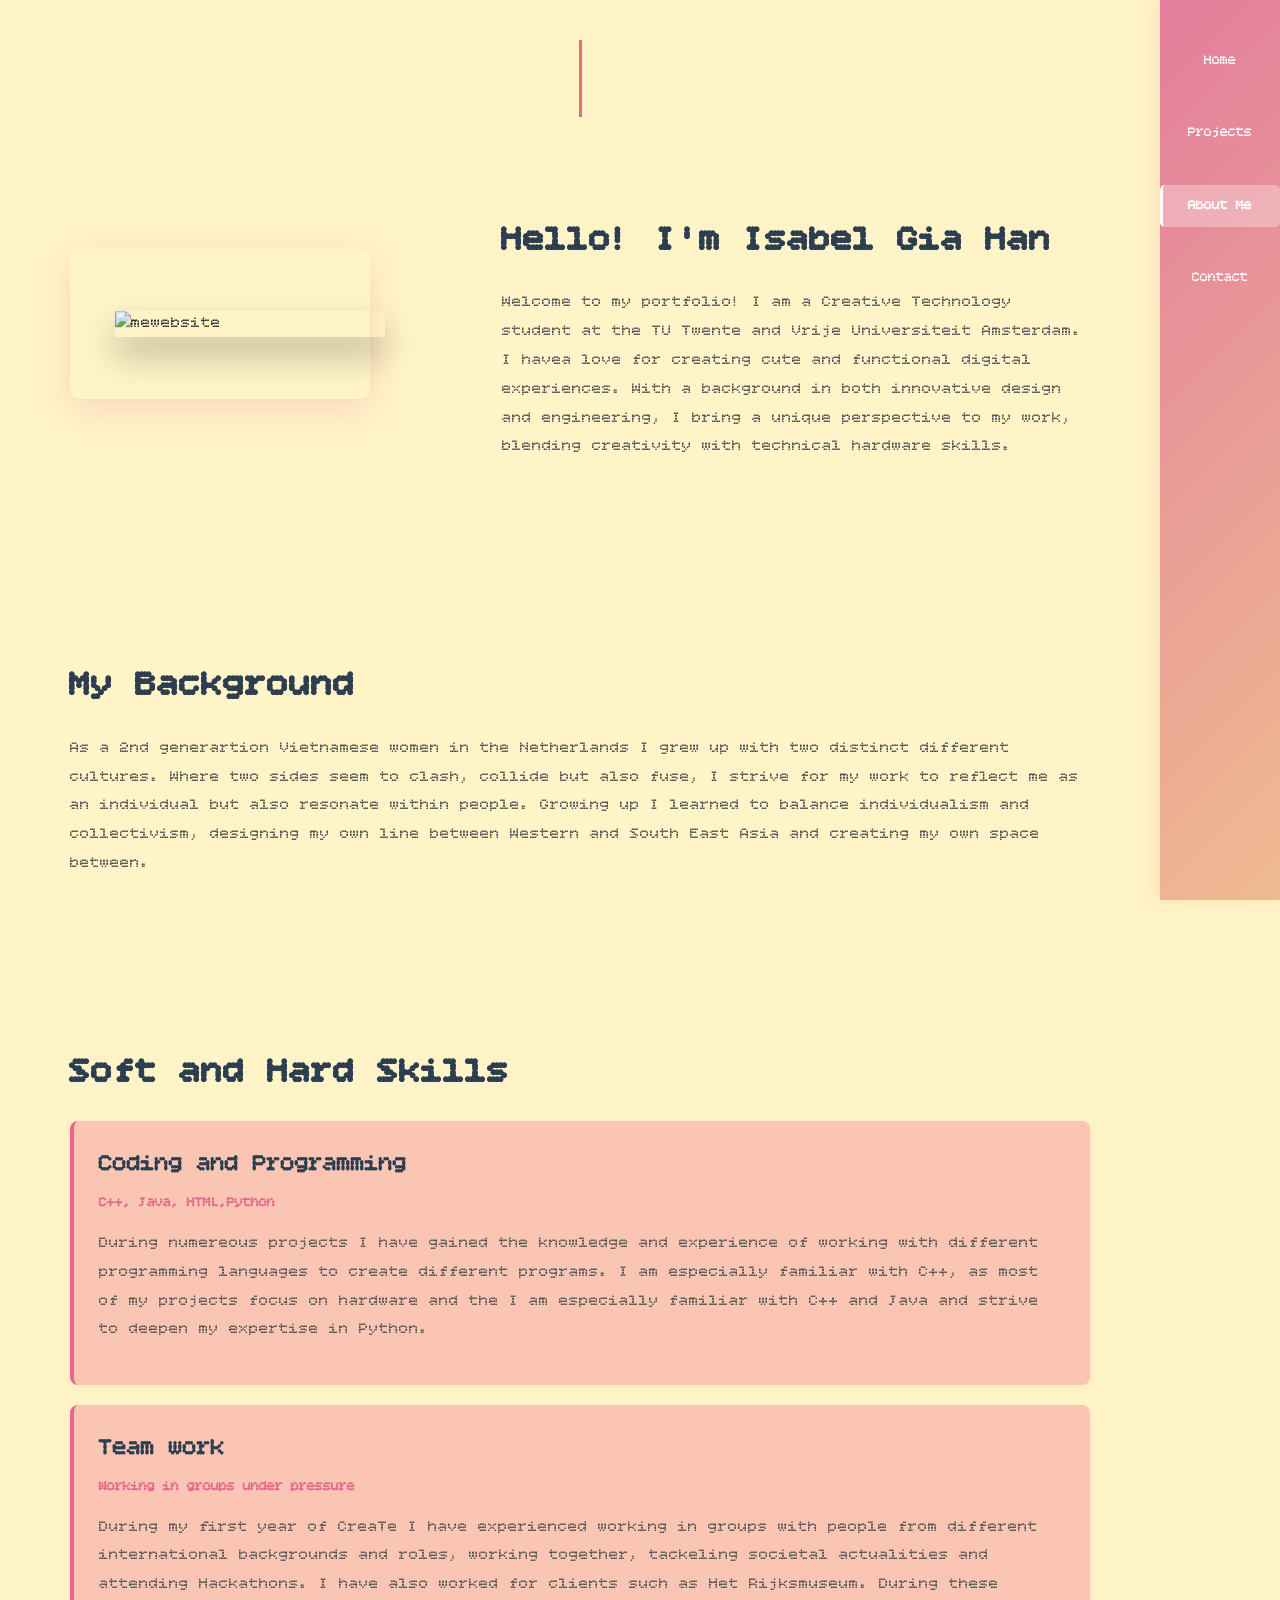
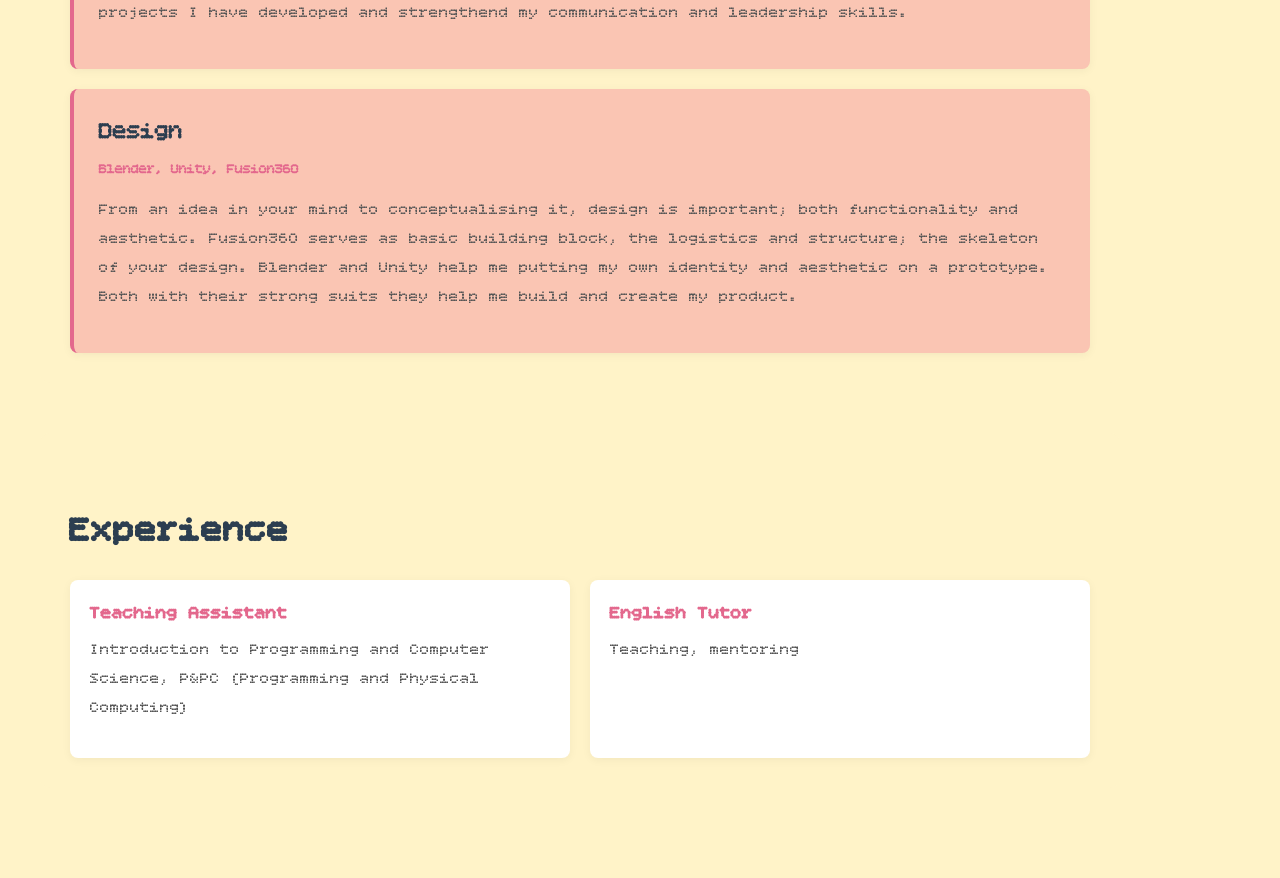
==== about.html @ a1f8d1f5 "Add files via upload" ====
<!DOCTYPE html>
<html lang="en">
<head>
    <meta charset="UTF-8">
    <meta name="viewport" content="width=device-width, initial-scale=1.0">
    <link rel="preconnect" href="https://fonts.googleapis.com">
    <link rel="preconnect" href="https://fonts.gstatic.com" crossorigin>
    <link href="https://fonts.googleapis.com/css2?family=Bitcount+Grid+Single:wght@100..900&display=swap" rel="stylesheet">
    <link rel="stylesheet" href="style.css">
    <title>About Me - Isabel Gia Han</title>
</head>
<body>
    <!-- Right Navigation Bar -->
    <nav class="nav-bar">
        <ul class="nav-list">
            <li><a href="index.html" class="nav-link">Home</a></li>
            <li><a href="projects.html" class="nav-link">Projects</a></li>
            <li><a href="about.html" class="nav-link active">About Me</a></li>
            <li><a href="contact.html" class="nav-link">Contact</a></li>
        </ul>
    </nav>

    <!-- Main Content -->
    <main class="container">
        <h1 class="typed-heading">What About Me?</h1>

        <!-- Profile Section -->
        <section class="about-section">
            <div class="about-grid">
                <div class="photo-overlay-container">
                    <video src="images/flowervideo2.mp4" type="video/mp4" autoplay loop muted playsinline class="profile-photo base-video"></video>
                    <img src="images/mewebsite.jpg" alt="mewebsite" class="overlay-photo">
                </div>
                <div class="about-text">
                    <h2>Hello! I'm Isabel Gia Han</h2>
                    <p>
                        Welcome to my portfolio! I am a Creative Technology student at the TU Twente and Vrije Universiteit Amsterdam. I havea love for creating 
                        cute and functional digital experiences. With a background in both innovative design and engineering, I bring a unique perspective to my work, blending creativity with technical hardware skills.
                    </p>
                    </p>
                </div>
            </div>
        </section>

        <!-- Background Section -->
        <section class="about-section">
            <h2>My Background</h2>
            <p>
                As a 2nd generartion Vietnamese women in the Netherlands I grew up with two distinct different cultures.
                Where two sides seem to clash, collide but also fuse, I strive for my work to reflect me as an individual but also resonate within people.
                Growing up I learned to balance individualism and collectivism, designing my own line between Western and South East Asia and creating my own space between. 

            </p>
        </section>

        <!-- Soft and hard skills -->
        <section class="about-section">
            <h2>Soft and Hard Skills</h2>
            <div class="experience-list">
                <div class="experience-item">
                    <h3>Coding and Programming</h3>
                    <p class="company">C++, Java, HTML,Python</p>
                    <p>During numereous projects I have gained the knowledge and experience of working with different programming languages to create different programs.
                       I am especially familiar with C++, as most of my projects focus on hardware and the
                       I am especially familiar with C++ and Java and strive to deepen my expertise in Python.
                    </p>
                </div>
                <div class="experience-item">
                    <h3>Team work</h3>
                    <p class="company">Working in groups under pressure </p>
                    <p>During my first year of CreaTe I have experienced working in groups with people from different international backgrounds and roles, working together, tackeling societal actualities and attending Hackathons.
                       I have also worked for clients such as Het Rijksmuseum. During these projects I have developed and strengthend my communication and leadership skills. 
                    </p>
                </div>
                <div class="experience-item">
                    <h3>Design </h3>
                    <p class="company">Blender, Unity, Fusion360</p>
                    <p>From an idea in your mind to conceptualising it, design is important; both functionality and aesthetic. 
                       Fusion360 serves as basic building block, the logistics and structure; the skeleton of your design. Blender and Unity help me putting my own identity and aesthetic on a prototype.
                       Both with their strong suits they help me build and create my product.    
                    </p>
                </div>
            </div>
        </section>

        <!-- Experience -->
        <section class="about-section">
            <h2>Experience</h2>
            <div class="skills-list">
                    <div class="skill-item">
                    <h4>Teaching Assistant</h4>
                    <p>Introduction to Programming and Computer Science, P&amp;PC (Programming and Physical Computing)</p>
                </div>
                <div class="skill-item">
                    <h4>English Tutor</h4>
                    <p>Teaching, mentoring</p>
                </div>

            </div>
        </section>

    <script src="script.js"></script>
</body>
</html>
---- style.css ----
* {
    margin: 0;
    padding: 0;
    box-sizing: border-box;
}

body {
    font-family: "Bitcount Grid Single", system-ui;
    background-color: #fff3c8; 
    color: #333;
    line-height: 1.6;
    cursor: url('images/cursor.png') 16 16, auto;
}

.bitcount-grid-single {
    font-family: "Bitcount Grid Single", system-ui;
    font-optical-sizing: auto;
    font-weight: 400;
    font-style: normal;
    font-variation-settings:
        "slnt" 0,
        "CRSV" 0.5,
        "ELSH" 0,
        "ELXP" 0;
}

p,
label,
.intro-text,
.project-description,
.project-date,
.tag,
.form-note,
.nav-link,
.social-link,
.project-link,
.cta-button,
.submit-button,
.form-group input,
.form-group textarea {
    font-family: "Bitcount Grid Single", system-ui;
}

/* Navigation Bar - Right Side */
.nav-bar {
    position: fixed;
    right: 0;
    top: 0;
    height: 100vh;
    width: 120px;
    background: linear-gradient(135deg, hwb(342 49% 11%) 0%, #efbb91 100%);
    padding-top: 40px;
    box-shadow: -4px 0 15px rgba(210, 54, 54, 0.1);
    z-index: 1000;
}

.nav-list {
    list-style: none;
    display: flex;
    flex-direction: column;
    gap: 30px;
}

.nav-link {
    display: block;
    color: white;
    text-decoration: none;
    font-size: 14px;
    font-weight: 500;
    padding: 10px 15px;
    text-align: center;
    transition: all 0.3s ease;
    border-radius: 5px;
    position: relative;
}

.nav-link:hover {
    background-color: rgba(255, 255, 255, 0.2);
    transform: translateX(-5px);
}

.nav-link.active {
    background-color: rgba(255, 255, 255, 0.3);
    font-weight: 600;
    border-left: 3px solid white;
    padding-left: 12px;
}

/* Main Container */
.container {
    margin-right: 120px;
    padding: 40px;
    max-width: 1200px;
}

/* Typography */
h1 {
    font-size: 48px;
    color: #e96e86; /* my name*/ 
    margin-bottom: 20px;
    font-weight: 700;
}

h2 {
    font-size: 36px;
    color: #2c3e50;
    margin-bottom: 20px;
    margin-top: 40px;
    font-weight: 700;
}

h3 {
    font-size: 24px;
    color: #2c3e50;
    margin-bottom: 15px;
    font-weight: 600;
}

h4 {
    font-size: 18px;
    color: #E3688D;
    margin-bottom: 10px;
}

p {
    font-family: "Bitcount Grid Single", system-ui;
    font-size: 16px;
    line-height: 1.8;
    margin-bottom: 15px;
    color: #555;
}

/* Hero Section */
.hero {
    text-align: center;
    padding: 60px 0;
    margin-bottom: 60px;
}

.hero-content h1 {
    font-size: 56px;
    margin-bottom: 10px;
    font-family: "Bitcount Grid Single", system-ui;
    font-optical-sizing: auto;
    font-weight: 400;
    font-style: normal;
    font-variation-settings: "slnt" 0, "CRSV" 0.5, "ELSH" 0, "ELXP" 0;
    animation: typing 7s steps(15, end) infinite, blinking 0.7s infinite;
    overflow: hidden;
    white-space: nowrap;
    border-right: 3px solid #E3688D;
}

.tagline {
    font-size: 24px;
    color: #E3688D;
    margin-bottom: 40px;
    animation: fadeInUp 0.8s ease 0.2s both;
}

.hero-image {
    width: 100%;
    max-width: 800px;
    border-radius: 10px;
    box-shadow: 0 10px 30px rgba(227, 104, 141, 0.15);
    margin-top: 30px;
}

/* Overlapping Image Container */
.image-container {
    position: relative;
    width: 100%;
    max-width: 900px;
    height: 500px;
    margin: 30px auto;
    display: flex;
    align-items: center;
    justify-content: center;
}

.hero-image {
    width: 100%;
    height: 100%;
    border-radius: 15px;
    object-fit: cover;
}

/* Video Overlay on Top */
.overlay-video {
    position: absolute;
    width: 300px;
    height: 300px;
    border-radius: 15px;
    z-index: 10;
   
}

.image {
    position: absolute;
    width: 350px;
    height: 300px;
    border-radius: 15px;
    object-fit: cover;
}

/* Position and layer each image */
.image-1 {
    top: 20px;
    left: 0;
    z-index: 1;
    transform: rotate(-8deg);
}

.image-2 {
    top: 60px;
    left: 150px;
    z-index: 2;
    transform: rotate(5deg);
}

.image-3 {
    top: 20px;
    right: 0;
    z-index: 1;
    transform: rotate(8deg);
}

/* Centered Video Overlay */
.center-video {
    position: absolute;
    width: 280px;
    height: 280px;
    border-radius: 50%;
    z-index: 10;
    box-shadow: 0 20px 50px rgba(227, 104, 141, 0.4);
}

/* Content Sections */
.content-section {
    margin-bottom: 60px;
    padding: 40px;
    background: #fff3c8; /* color bag cards*/ 
    border-radius: 10px;
    transition: transform 0.3s ease;
}

.content-section:hover {
    transform: translateY(-5px);
}

.intro-text {
    font-size: 18px;
    color: #d76c8c;
    text-align: center;
    margin-bottom: 30px;
}

.year-tabs {
    display: flex;
    gap: 12px;
    justify-content: center;
    margin: 30px 0 20px;
    flex-wrap: wrap;
}

.year-tab {
    padding: 10px 20px;
    border: 2px solid #E3688D;
    background: transparent;
    color: #E3688D;
    border-radius: 8px;
    font-weight: 600;
    cursor: pointer;
    transition: all 0.25s ease;
}

.year-tab:hover,
.year-tab.active {
    background: #E3688D;
    color: white;
    border-color: #E3688D;
}

.year-panel {
    display: none;
}

.year-panel.active {
    display: block;
}

.section-image {
    width: 100%;
    max-width: 600px;
    border-radius: 10px;
    margin: 20px auto;
    display: block;
    box-shadow: 0 5px 20px rgba(0, 0, 0, 0.1);
}

/* Skills Grid */
.skills-grid {
    display: grid;
    grid-template-columns: repeat(auto-fit, minmax(250px, 1fr));
    gap: 30px;
    margin: 30px 0;
}

.skill-card {
    background: rgb(250, 197, 179);
    padding: 30px;
    border-radius: 10px;
    text-align: center;
    box-shadow: 0 5px 15px rgba(0, 0, 0, 0.08);
    transition: all 0.3s ease;
}

.skill-card:hover {
    box-shadow: 0 10px 30px rgba(227, 104, 141, 0.2);
    transform: translateY(-10px);
}

.skill-card img {
    width: 100%;
    height: 150px;
    object-fit: cover;
    border-radius: 8px;
    margin: 15px 0;
}

/* Projects Page */
.project-card {
    display: flex;
    gap: 30px;
    margin-bottom: 50px;
    background: rgb(247, 236, 199);
    border-radius: 10px;
    overflow: hidden;
    box-shadow: 0 5px 20px rgba(0, 0, 0, 0.08);
    transition: all 0.3s ease;
}

.project-card:hover {
    box-shadow: 0 10px 30px rgba(255, 113, 155, 0.2);
    transform: translateY(-5px);
}

.project-image {
    flex: 0 0 45%;
    object-fit: cover;
    min-height: 300px;
}

.project-image.aquarium-preview {
    flex: 0 0 auto;
    width: 100%;
    max-width: 480px;
    height: min(320px, 60vw);
    min-height: 0;
    align-self: flex-start;
    border: 0;
}

    .project-card video.project-image {
  max-width: 250px;
  width: 100%;
  height: auto;
  border-radius: 10px;
}

.project-date {
    color: #E3688D;
    font-size: 14px;
    margin-bottom: 10px;
    font-weight: 500;
}

.project-description {
    margin-bottom: 20px;
    color: #666;
}

.project-tags {
    display: flex;
    gap: 10px;
    flex-wrap: wrap;
    margin-bottom: 20px;
}

.tag {
    display: inline-block;
    background: #e9ecef;
    color: #E3688D;
    padding: 6px 12px;
    border-radius: 20px;
    font-size: 12px;
    font-weight: 500;
}

.project-link {
    display: inline-block;
    color: #E3688D;
    text-decoration: none;
    font-weight: 600;
    transition: all 0.3s ease;
}

.project-link:hover {
    color: #E3688D;
    transform: translateX(5px);
}

/* About Page */
.about-section {
    margin-bottom: 50px;
    padding: 30px;
    background: #fff3c8; /* color bag cards*/ 
    border-radius: 10px;
}

.about-grid {
    display: grid;
    grid-template-columns: 1fr 1.5fr;
    gap: 40px;
    align-items: center;
    margin-bottom: 30px;
}

.photo-overlay-container {
    position: relative;
    width: 100%;
    max-width: 360px;
}

.base-photo,
.base-video {
    width: 100%;
    border-radius: 20px;
    box-shadow: 0 10px 30px rgba(227, 104, 141, 0.2);
    display: block;
}

.overlay-photo {
    position: absolute;
    width: 75%;
    top: 50%;
    left: 50%;
    transform: translate(-50%, -50%);
    box-shadow: 0 18px 35px rgba(0, 0, 0, 0.25);
    border: none;
    object-fit: cover;
}

.profile-photo {
    width: 100%;
    max-width: 300px;
    border-radius: 10px;
    box-shadow: 0 10px 30px rgba(227, 104, 141, 0.2);
}

.about-text p {
    margin-bottom: 15px;
}

.experience-list {
    display: flex;
    flex-direction: column;
    gap: 20px;
}

.experience-item {
    background: rgb(250, 197, 179);
    padding: 25px;
    border-radius: 8px;
    border-left: 4px solid #E3688D;
    box-shadow: 0 2px 10px rgba(0, 0, 0, 0.05);
}

.experience-item h3 {
    margin-bottom: 5px;
}

.company {
    color: #E3688D;
    font-weight: 600;
    font-size: 14px;
}

.dates {
    color: #6b2b2b;
    font-size: 14px;
    margin-bottom: 10px;
}

.skills-list {
    display: grid;
    grid-template-columns: repeat(auto-fit, minmax(250px, 1fr));
    gap: 20px;
}

.skill-item {
    background: white;
    padding: 20px;
    border-radius: 8px;
    box-shadow: 0 2px 10px rgba(0, 0, 0, 0.05);
}

.skill-item h4 {
    margin-bottom: 8px;
}

/* Contact Page */
.contact-info-section {
    margin-bottom: 50px;
    align-items: center;
}

.contact-info {
    display: grid;
    grid-template-columns: repeat(auto-fit, minmax(200px, 1fr));
    gap: 30px;
    margin: 30px 0;
}

.info-item {
    text-align: center;
    padding: 30px;
    background: #ffd8c8;
    color: white;
    border-radius: 10px;
}

.info-item h3 {
    color: white;
    margin-bottom: 10px;
}

.info-item a {
    color: #fff;
    text-decoration: none;
    font-weight: 500;
}

.info-item a:hover {
    text-decoration: underline;
}

/* Contact Form */
.contact-form-section {
    background: #fff3c8;
    padding: 40px;
    border-radius: 10px;
    margin-bottom: 50px;
    max-width: 600px;
    margin-left: auto;
    margin-right: auto;
}

.contact-form {
    display: flex;
    flex-direction: column;
    gap: 20px;
}

.form-group {
    display: flex;
    flex-direction: column;
}

.form-group label {
    font-weight: 600;
    margin-bottom: 8px;
    color: #2c3e50;
}

.form-group input,
.form-group textarea {
    padding: 12px;
    border: 2px solid #ddd;
    border-radius: 5px;
    font-size: 16px;
    font-family: inherit;
    transition: border-color 0.3s ease;
}

.form-group input:focus,
.form-group textarea:focus {
    outline: none;
    border-color: #f6989d;
    box-shadow: 0 0 0 3px rgba(244, 113, 128, 0.1);
}

.submit-button {
    padding: 14px 30px;
    font-size: 16px;
    font-weight: 600;
    cursor: pointer;
    background: linear-gradient(135deg, #E3688D 0%, #E3688D 100%);
    color: rgb(253, 251, 251);
    border: none;
    border-radius: 5px;
    transition: all 0.3s ease;
    margin-top: 10px;
}

.submit-button:hover {
    transform: translateY(-2px);
    box-shadow: 0 10px 20px rgba(227, 104, 141, 0.3);
}

.form-note {
    font-size: 14px;
    color: #999;
    text-align: center;
    margin-top: 15px;
}

/* Social Links */
.social-section {
    text-align: center;
    padding: 40px;
}

.social-links {
    display: flex;
    gap: 15px;
    justify-content: center;
    flex-wrap: wrap;
    margin: 20px 0;
}

.social-link {
    display: inline-block;
    padding: 12px 25px;
    background: #f0f0f0;
    color: #E3688D;
    text-decoration: none;
    border-radius: 25px;
    font-weight: 600;
    transition: all 0.3s ease;
}

.social-link:hover {
    background: #E3688D;
    color: white;
    transform: translateY(-3px);
}

/* CTA Section */
.cta-section {
    text-align: center;
    background: rgb(245, 155, 161);
    color: white !important;
    padding: 50px !important;
}

.cta-section h2 {
    color: white;
}

.cta-section p {
    color: rgba(255, 255, 255, 0.9);
    font-size: 18px;
}

.cta-button {
    display: inline-block;
    padding: 14px 30px;
    background: white;
    color: #E3688D;
    text-decoration: none;
    border-radius: 5px;
    font-weight: 600;
    margin-top: 20px;
    transition: all 0.3s ease;
}

.cta-button:hover {
    transform: translateY(-3px);
    box-shadow: 0 10px 20px rgba(0, 0, 0, 0.2);
}

/* Animations */
@keyframes fadeInDown {
    from {
        opacity: 0;
        transform: translateY(-30px);
    }
    to {
        opacity: 1;
        transform: translateY(0);
    }
}

@keyframes fadeInUp {
    from {
        opacity: 0;
        transform: translateY(30px);
    }
    to {
        opacity: 1;
        transform: translateY(0);
    }
}

.typed-heading {
    font-family: "Bitcount Grid Single", system-ui;
    font-optical-sizing: auto;
    font-weight: 400;
    font-style: normal;
    font-variation-settings: "slnt" 0, "CRSV" 0.5, "ELSH" 0, "ELXP" 0;
    animation: fadeInDown 0.8s ease, typing 6s steps(20, end) infinite, blinking 0.7s infinite;
    overflow: hidden;
    white-space: nowrap;
    border-right: 3px solid #E3688D;
    width: 0;
    margin: 0 auto 25px;
    text-align: center;
}

/* Typing Animation */
@keyframes typing {
    0% {
        width: 0;
    }
    70% {
        width: 100%;
    }
    100% {
        width: 100%;
    }
}

/* Blinking Cursor */
@keyframes blinking {
    from {
        border-right-color: #E3688D;
    }
    to {
        border-right-color: transparent;
    }
}

/* Responsive Design */
@media (max-width: 768px) {
    .nav-bar {
        width: 100%;
        height: auto;
        top: auto;
        bottom: 0;
        flex-direction: row;
        padding: 15px 0;
    }

    .nav-list {
        flex-direction: row;
        gap: 0;
        justify-content: space-around;
    }

    .container {
        margin-right: 0;
        margin-bottom: 80px;
        padding: 20px;
    }

    h1 {
        font-size: 32px;
    }

    h2 {
        font-size: 24px;
    }

    .about-grid {
        grid-template-columns: 1fr;
    }

    .project-card {
        flex-direction: column;
    }

    .project-image {
        flex: 0 0 auto;
        min-height: 200px;
    }

    .skills-grid {
        grid-template-columns: 1fr;
    }

    .contact-info {
        grid-template-columns: 1fr;
    }
}
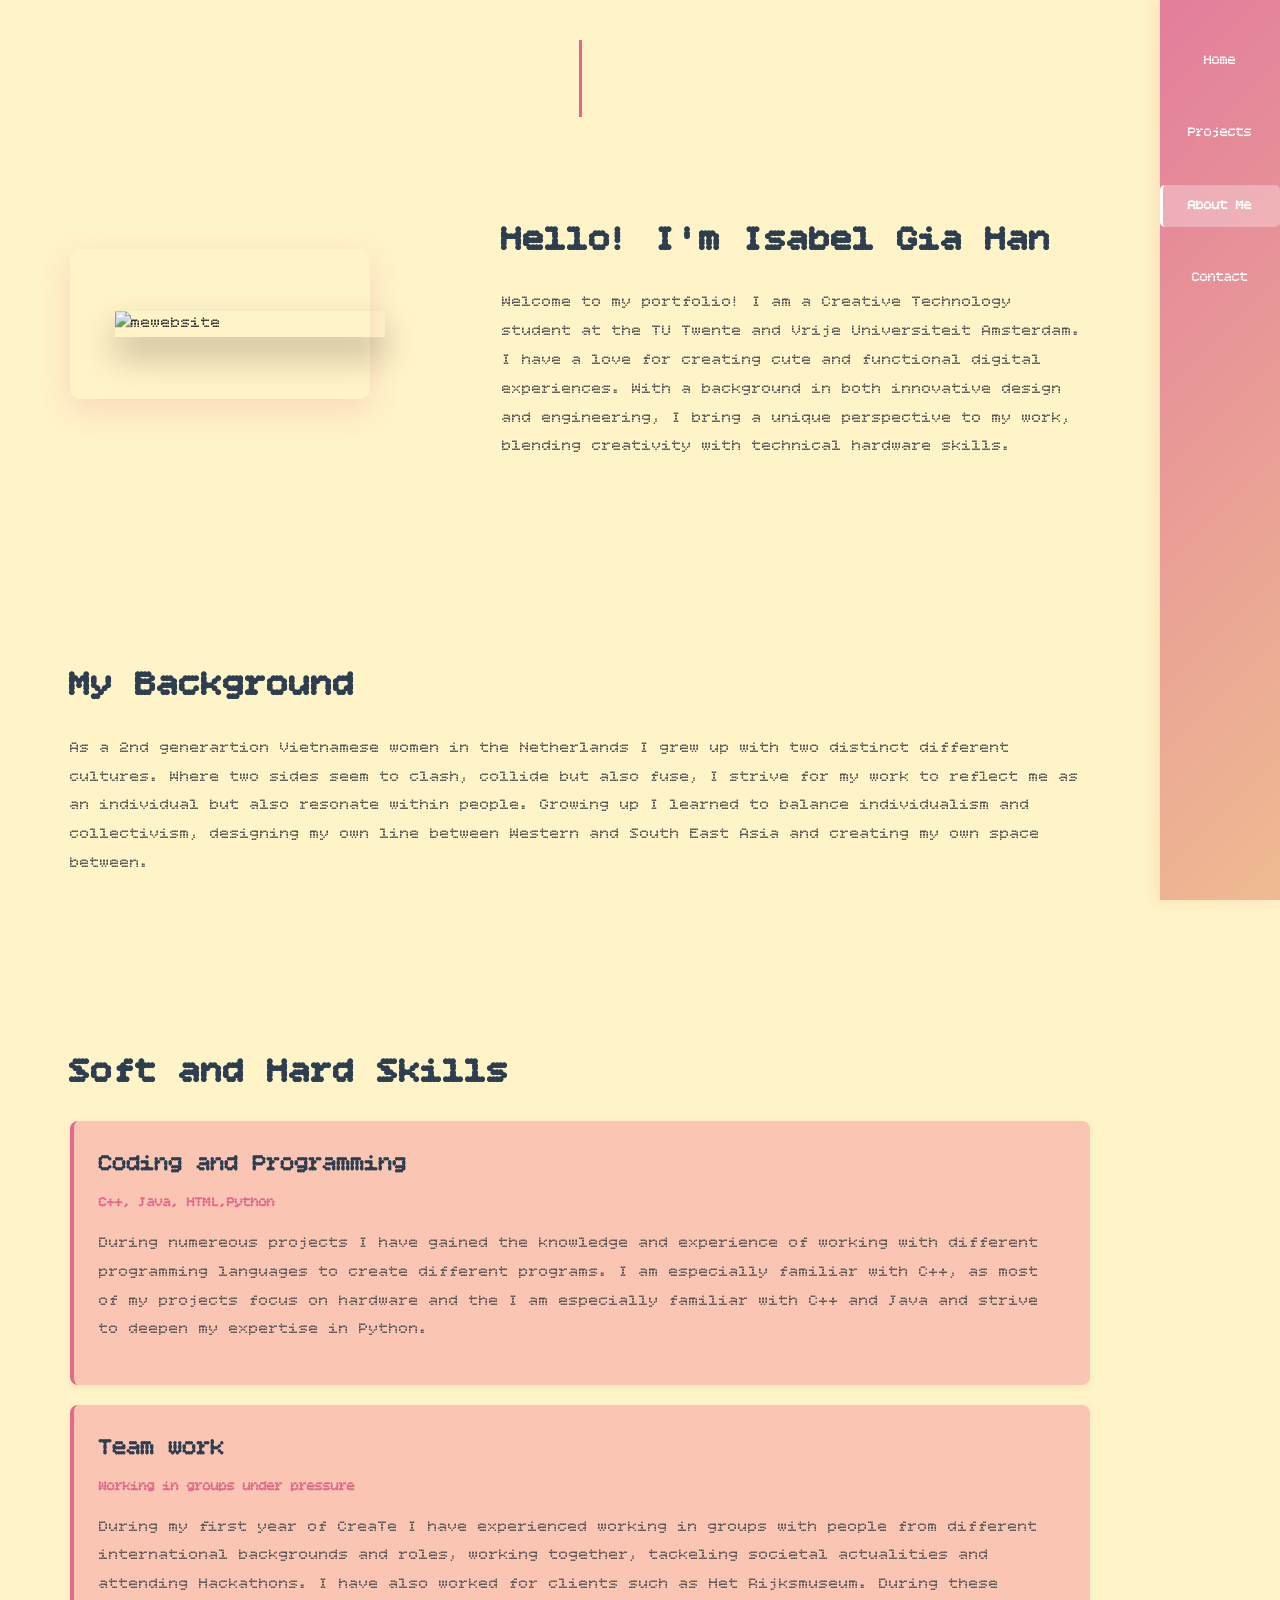
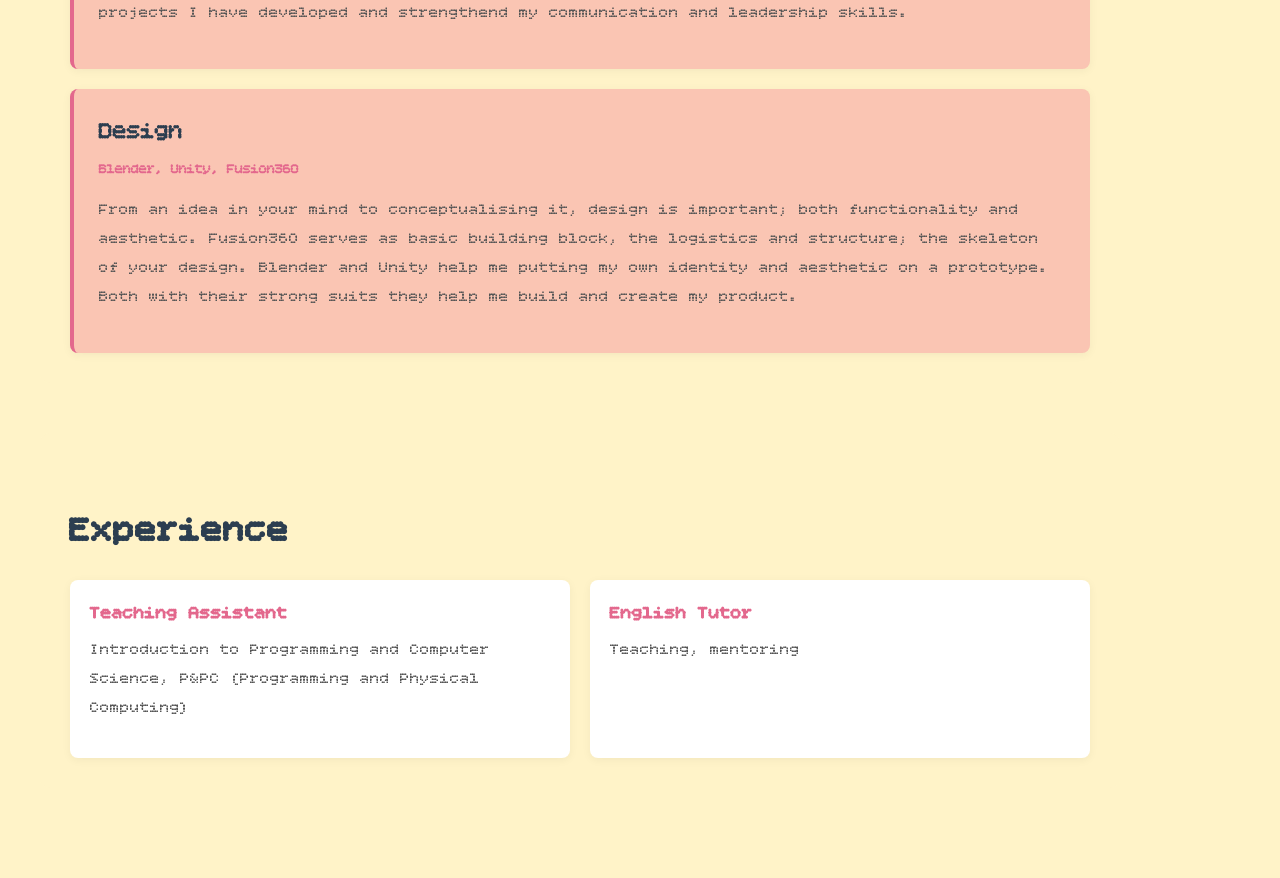
==== commit 45787cd1: "Update about.html" ====
--- a/about.html
+++ b/about.html
@@ -34,7 +34,7 @@
                 <div class="about-text">
                     <h2>Hello! I'm Isabel Gia Han</h2>
                     <p>
-                        Welcome to my portfolio! I am a Creative Technology student at the TU Twente and Vrije Universiteit Amsterdam. I havea love for creating 
+                        Welcome to my portfolio! I am a Creative Technology student at the TU Twente and Vrije Universiteit Amsterdam. I have a love for creating 
                         cute and functional digital experiences. With a background in both innovative design and engineering, I bring a unique perspective to my work, blending creativity with technical hardware skills.
                     </p>
                     </p>
